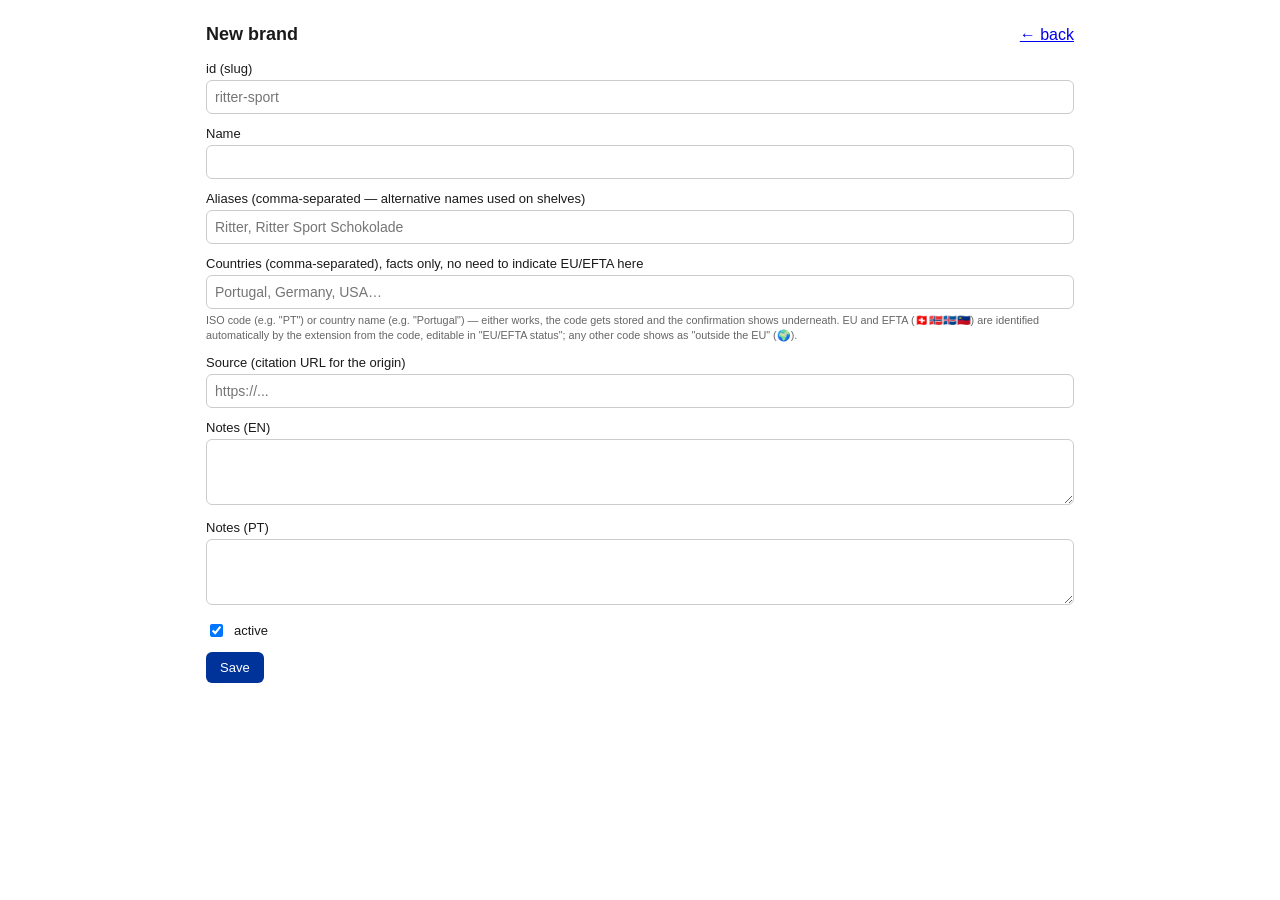
==== backend/admin/public/brand-form.html @ 724136fc "Rewrite as OrigEU 1.0.0: self-hosted brand database, bilingual UI, backoffice Replaces the original " ====
<!doctype html>
<html lang="en">
<head>
<meta charset="utf-8">
<title>OrigEU — Brand</title>
<link rel="stylesheet" href="admin.css">
</head>
<body>
  <header>
    <h1 id="formTitle">New brand</h1>
    <a href="/">← back</a>
  </header>
  <form id="brandForm">
    <label>id (slug)
      <input id="id" name="id" required pattern="[a-z0-9]+(-[a-z0-9]+)*" placeholder="ritter-sport">
    </label>
    <label>Name
      <input name="name" required>
    </label>
    <label>Aliases (comma-separated — alternative names used on shelves)
      <input name="aliases" placeholder="Ritter, Ritter Sport Schokolade">
    </label>
    <label>Countries (comma-separated), facts only, no need to indicate EU/EFTA here
      <input name="countries" id="countriesInput" autocomplete="off" placeholder="Portugal, Germany, USA…">
      <small>ISO code (e.g. "PT") or country name (e.g. "Portugal") — either
        works, the code gets stored and the confirmation shows underneath.
        EU and EFTA (🇨🇭🇳🇴🇮🇸🇱🇮) are identified automatically by the
        extension from the code, editable in "EU/EFTA status"; any other
        code shows as "outside the EU" (🌍).</small>
    </label>
    <label>Source (citation URL for the origin)
      <input name="source" type="url" placeholder="https://...">
    </label>
    <label>Notes (EN)
      <textarea name="notesEn" rows="3"></textarea>
    </label>
    <label>Notes (PT)
      <textarea name="notesPt" rows="3"></textarea>
    </label>
    <label class="checkbox"><input type="checkbox" name="active" checked> active</label>
    <div id="errors" class="errors"></div>
    <button type="submit">Save</button>
  </form>
  <script type="module" src="admin.js"></script>
</body>
</html>
---- backend/admin/public/admin.css ----
* { box-sizing: border-box; }

body {
  font-family: -apple-system, BlinkMacSystemFont, "Segoe UI", Roboto, Arial, sans-serif;
  max-width: 900px;
  margin: 24px auto;
  padding: 0 16px;
  color: #1a1a1a;
}

header {
  display: flex;
  align-items: center;
  justify-content: space-between;
  margin-bottom: 16px;
}

h1 { font-size: 18px; margin: 0; }

a.button, button {
  background: #003399;
  color: #fff;
  border: none;
  padding: 8px 14px;
  border-radius: 6px;
  text-decoration: none;
  font-size: 13px;
  cursor: pointer;
  display: inline-block;
}

input[type="search"], input, select, textarea {
  width: 100%;
  padding: 8px;
  border: 1px solid #ccc;
  border-radius: 6px;
  font-size: 14px;
}

input[type="search"] { margin-bottom: 8px; }

.filter { display: block; margin-bottom: 12px; font-size: 13px; }
.filter input { width: auto; }

table { width: 100%; border-collapse: collapse; }
th, td { text-align: left; padding: 6px 8px; border-bottom: 1px solid #eee; font-size: 13px; }

button.delete { background: #a3261f; padding: 4px 8px; font-size: 12px; }

form label { display: block; margin-bottom: 12px; font-size: 13px; }
form input, form select, form textarea { margin-top: 4px; }
form label.checkbox { display: flex; align-items: center; gap: 8px; }
form label.checkbox input { width: auto; }
form small { display: block; margin-top: 4px; color: #666; font-weight: normal; line-height: 1.4; }

.errors { color: #a3261f; margin-bottom: 12px; font-size: 13px; white-space: pre-line; }

.hint { color: #666; font-size: 13px; margin: 0 0 16px; }
.use { padding: 4px 8px; font-size: 12px; margin-right: 6px; }
button.discard { background: #a3261f; padding: 4px 8px; font-size: 12px; }

.inline-form { display: flex; gap: 8px; margin-bottom: 8px; align-items: center; }
.inline-form input { width: auto; flex: 1; }
.inline-form select { width: auto; }
.inline-form button { white-space: nowrap; }
td select.status { width: auto; padding: 4px 6px; font-size: 12px; }

.country-confirm {
  font-size: 12px;
  color: #0a6b0a;
  margin-top: 3px;
}
.country-confirm--unknown { color: #a3261f; }
.inline-form .country-confirm { margin-top: 0; flex: 0 0 auto; }
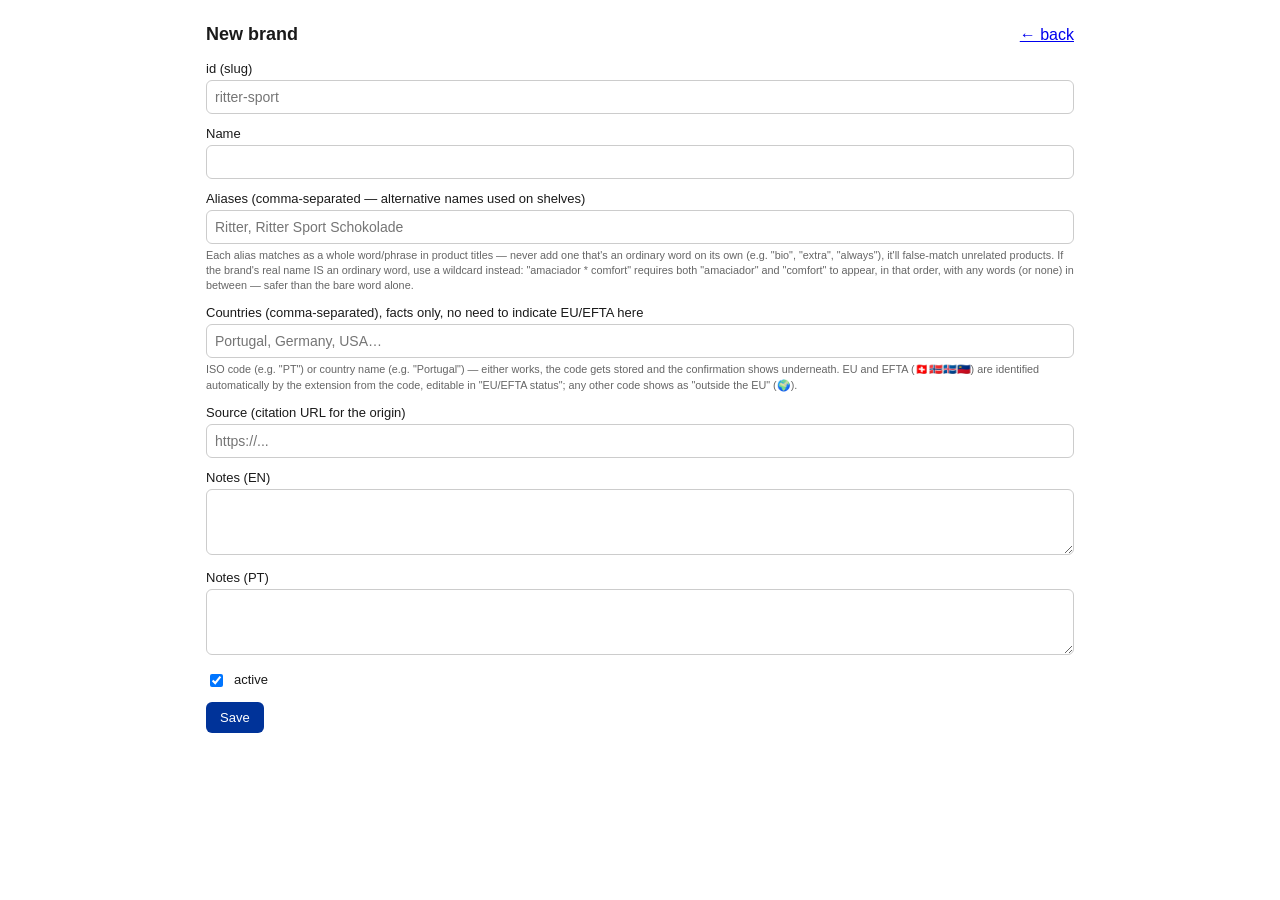
==== commit 2e70fcff: "Add wildcard alias matching for ordinary-word brand names A bare common word (e.g. "Comfort") as a b" ====
--- a/backend/admin/public/brand-form.html
+++ b/backend/admin/public/brand-form.html
@@ -19,6 +19,13 @@
     </label>
     <label>Aliases (comma-separated — alternative names used on shelves)
       <input name="aliases" placeholder="Ritter, Ritter Sport Schokolade">
+      <small>Each alias matches as a whole word/phrase in product titles —
+        never add one that's an ordinary word on its own (e.g. "bio",
+        "extra", "always"), it'll false-match unrelated products. If the
+        brand's real name IS an ordinary word, use a wildcard instead:
+        "amaciador * comfort" requires both "amaciador" and "comfort" to
+        appear, in that order, with any words (or none) in between — safer
+        than the bare word alone.</small>
     </label>
     <label>Countries (comma-separated), facts only, no need to indicate EU/EFTA here
       <input name="countries" id="countriesInput" autocomplete="off" placeholder="Portugal, Germany, USA…">
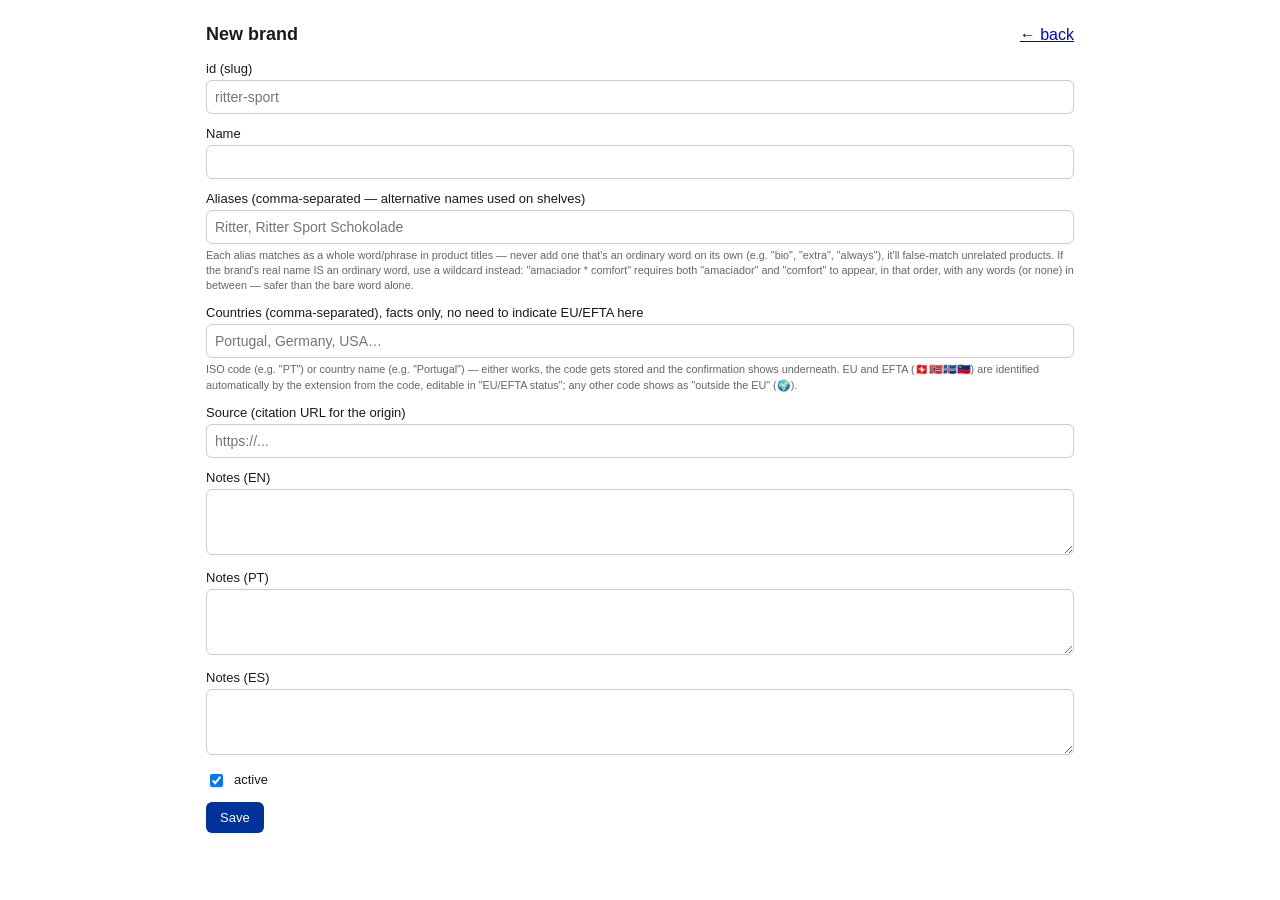
==== commit 2465fb2d: "Add Spanish translations for brand origin notes Adds a notes_es column to the brands table alongside" ====
--- a/backend/admin/public/brand-form.html
+++ b/backend/admin/public/brand-form.html
@@ -44,6 +44,9 @@
     <label>Notes (PT)
       <textarea name="notesPt" rows="3"></textarea>
     </label>
+    <label>Notes (ES)
+      <textarea name="notesEs" rows="3"></textarea>
+    </label>
     <label class="checkbox"><input type="checkbox" name="active" checked> active</label>
     <div id="errors" class="errors"></div>
     <button type="submit">Save</button>
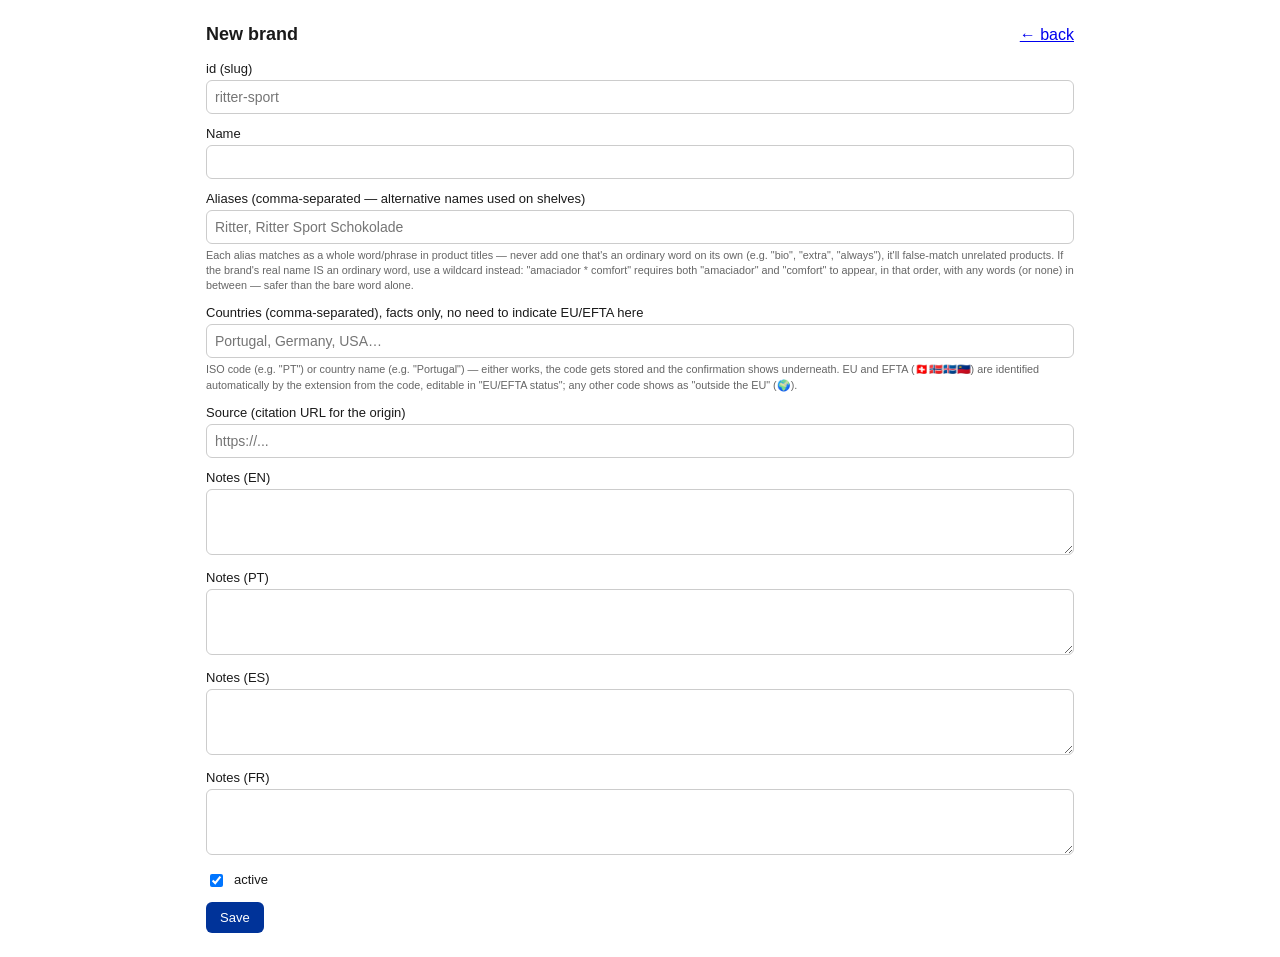
==== commit c0983aa8: "Add French translations for brand origin notes Adds a notes_fr column to the brands table alongside " ====
--- a/backend/admin/public/brand-form.html
+++ b/backend/admin/public/brand-form.html
@@ -47,6 +47,9 @@
     <label>Notes (ES)
       <textarea name="notesEs" rows="3"></textarea>
     </label>
+    <label>Notes (FR)
+      <textarea name="notesFr" rows="3"></textarea>
+    </label>
     <label class="checkbox"><input type="checkbox" name="active" checked> active</label>
     <div id="errors" class="errors"></div>
     <button type="submit">Save</button>
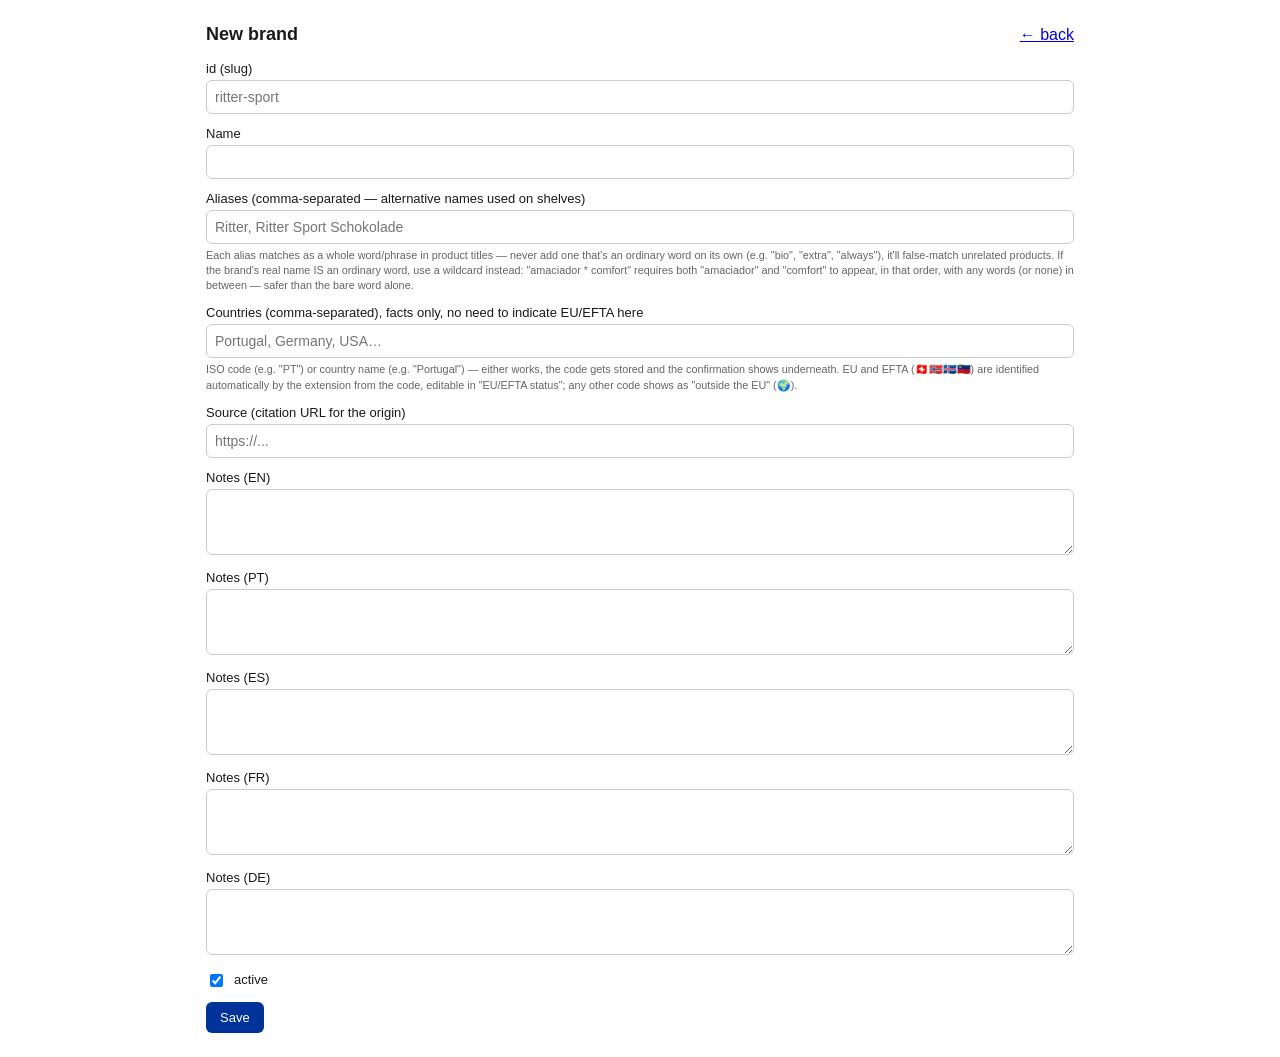
==== commit 43569d14: "Add German translations for brand origin notes Adds a notes_de column (migration 0010) alongside the" ====
--- a/backend/admin/public/brand-form.html
+++ b/backend/admin/public/brand-form.html
@@ -50,6 +50,9 @@
     <label>Notes (FR)
       <textarea name="notesFr" rows="3"></textarea>
     </label>
+    <label>Notes (DE)
+      <textarea name="notesDe" rows="3"></textarea>
+    </label>
     <label class="checkbox"><input type="checkbox" name="active" checked> active</label>
     <div id="errors" class="errors"></div>
     <button type="submit">Save</button>
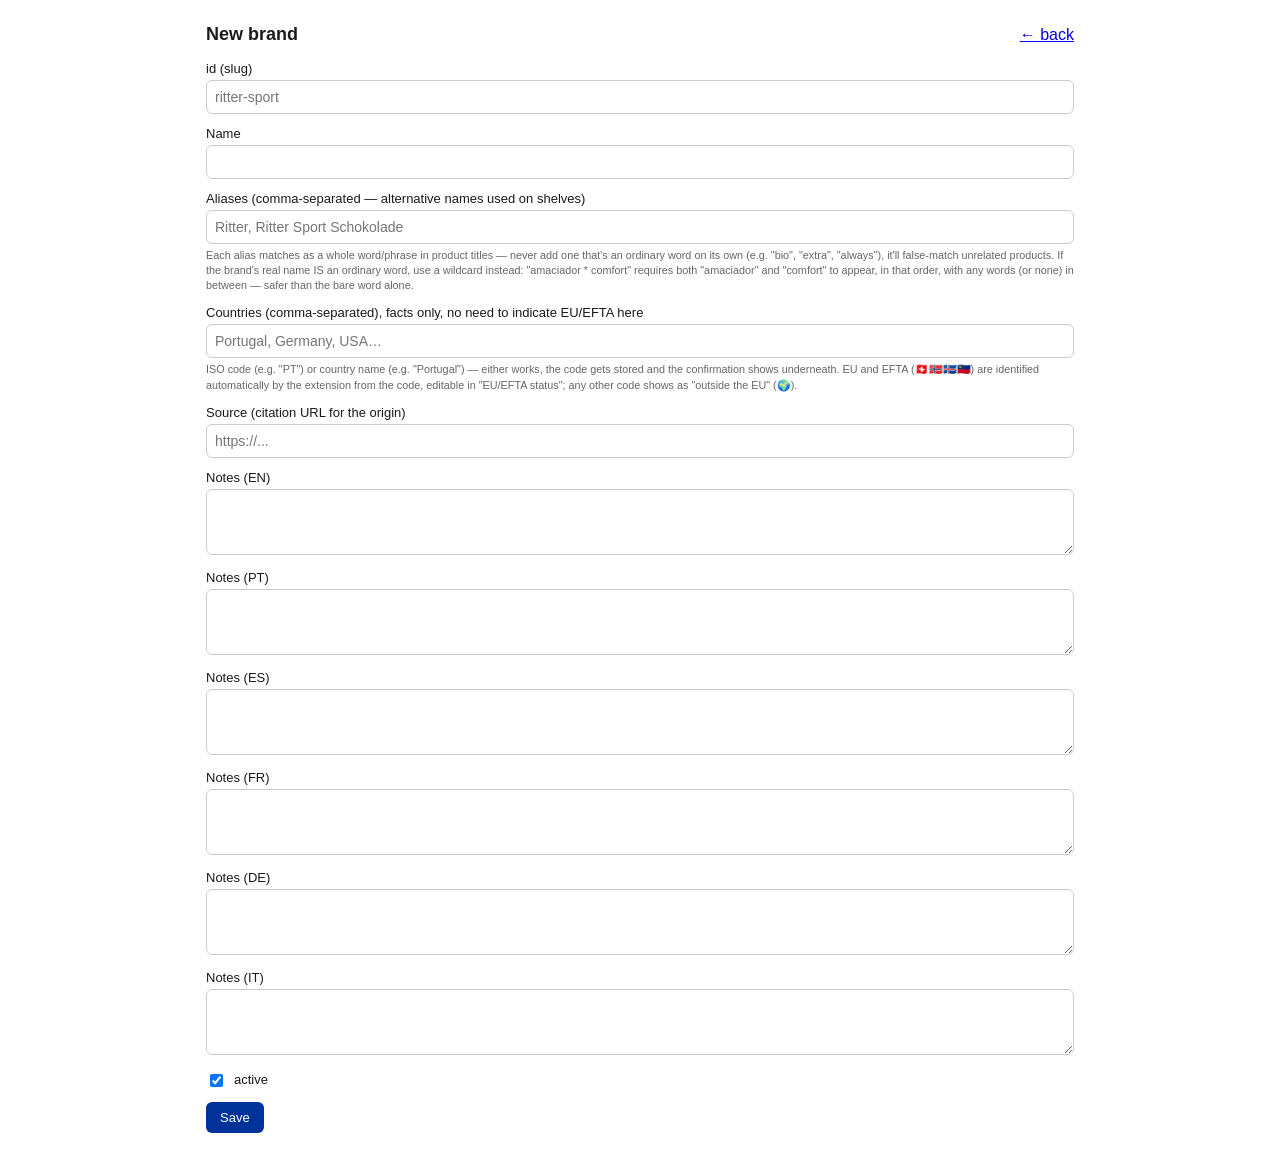
==== commit 9b0aa3f0: "Add Italian translations for brand origin notes Adds a notes_it column (migration 0011) alongside th" ====
--- a/backend/admin/public/brand-form.html
+++ b/backend/admin/public/brand-form.html
@@ -53,6 +53,9 @@
     <label>Notes (DE)
       <textarea name="notesDe" rows="3"></textarea>
     </label>
+    <label>Notes (IT)
+      <textarea name="notesIt" rows="3"></textarea>
+    </label>
     <label class="checkbox"><input type="checkbox" name="active" checked> active</label>
     <div id="errors" class="errors"></div>
     <button type="submit">Save</button>
